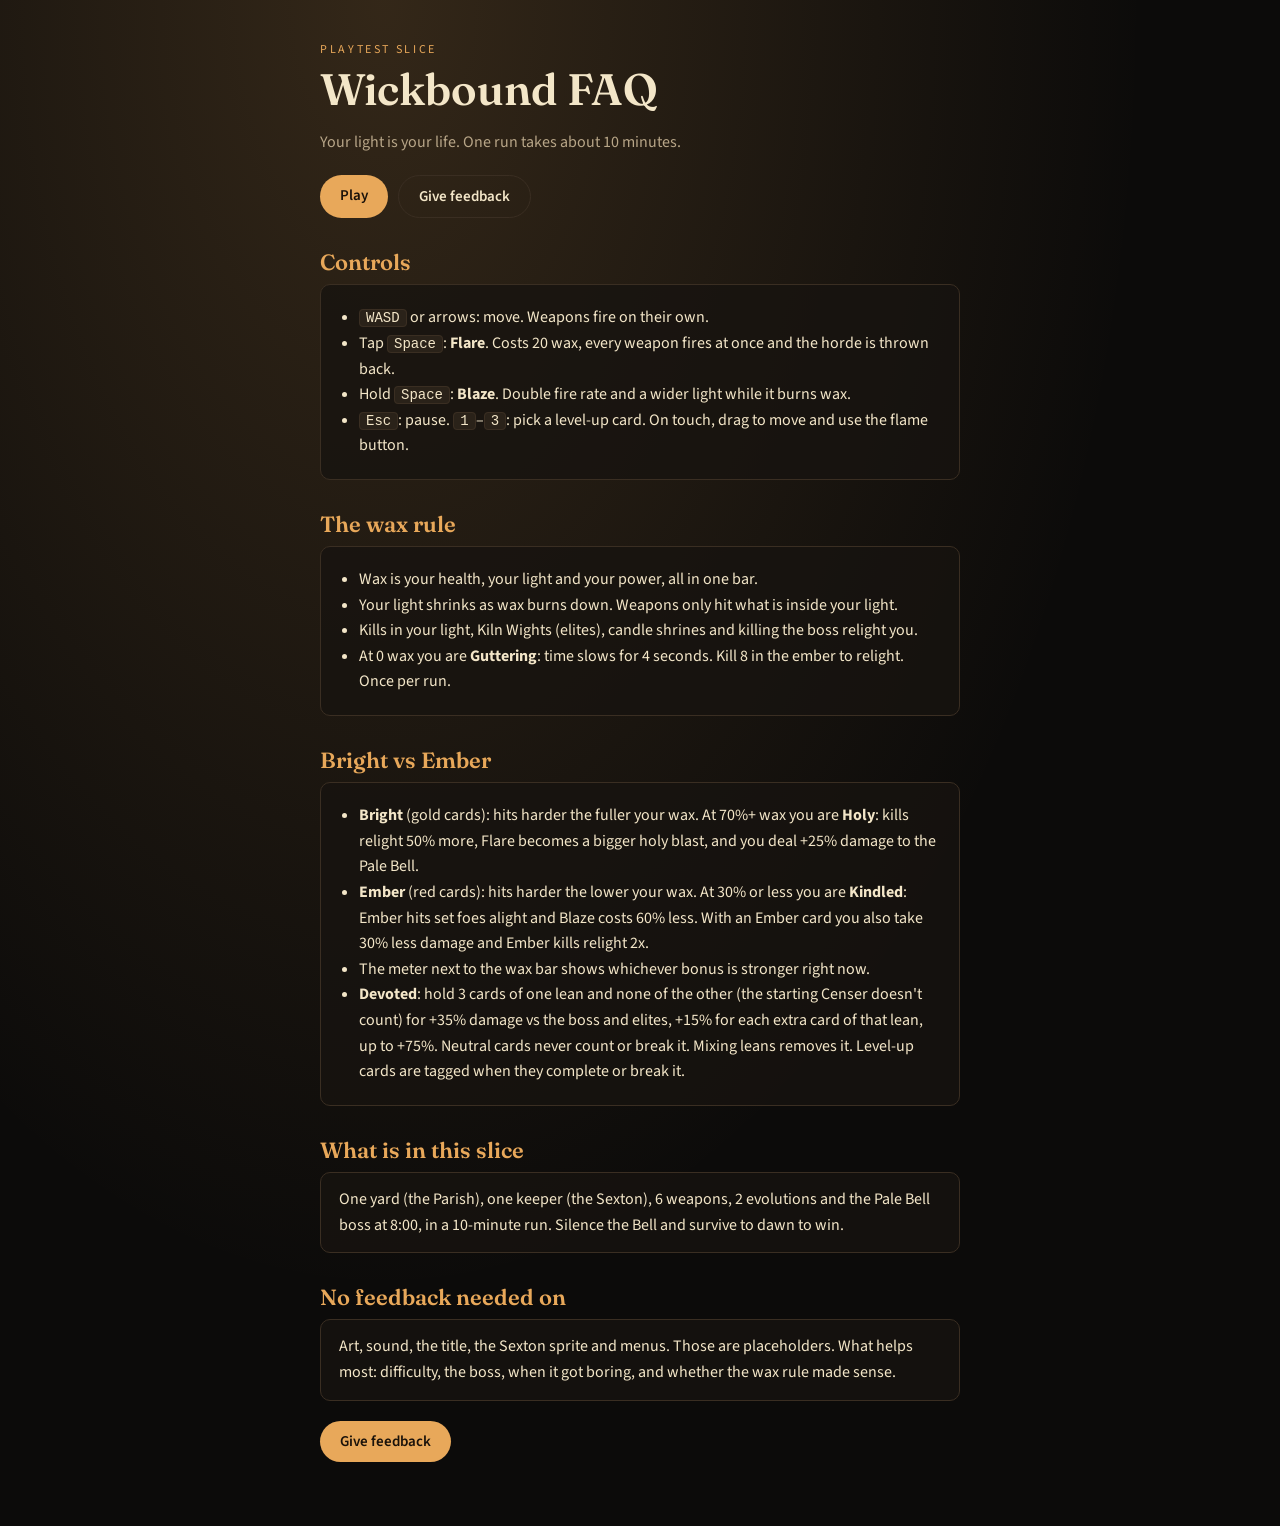
==== faq.html @ b5dcc3b5 "Deploy playtest slice 1274fd4" ====
<!doctype html>
<html lang="en">
<head>
<meta charset="utf-8" /><meta name="viewport" content="width=device-width, initial-scale=1" />
<title>Wickbound playtest: FAQ</title>
<link rel="icon" type="image/svg+xml" href="./favicon.svg" />
<link rel="stylesheet" href="./site.css" />
</head>
<body><main>
<p class="kicker">Playtest slice</p>
<h1>Wickbound FAQ</h1>
<p class="muted">Your light is your life. One run takes about 10 minutes.</p>
<div class="nav"><a class="btn" href="./">Play</a><a class="btn ghost" href="./feedback.html">Give feedback</a></div>

<h2>Controls</h2>
<div class="card"><ul>
<li><kbd>WASD</kbd> or arrows: move. Weapons fire on their own.</li>
<li>Tap <kbd>Space</kbd>: <b>Flare</b>. Costs 20 wax, every weapon fires at once and the horde is thrown back.</li>
<li>Hold <kbd>Space</kbd>: <b>Blaze</b>. Double fire rate and a wider light while it burns wax.</li>
<li><kbd>Esc</kbd>: pause. <kbd>1</kbd>–<kbd>3</kbd>: pick a level-up card. On touch, drag to move and use the flame button.</li>
</ul></div>

<h2>The wax rule</h2>
<div class="card"><ul>
<li>Wax is your health, your light and your power, all in one bar.</li>
<li>Your light shrinks as wax burns down. Weapons only hit what is inside your light.</li>
<li>Kills in your light, Kiln Wights (elites), candle shrines and killing the boss relight you.</li>
<li>At 0 wax you are <b>Guttering</b>: time slows for 4 seconds. Kill 8 in the ember to relight. Once per run.</li>
</ul></div>

<h2>Bright vs Ember</h2>
<div class="card"><ul>
<li><b>Bright</b> (gold cards): hits harder the fuller your wax. At 70%+ wax you are <b>Holy</b>: kills relight 50% more, Flare becomes a bigger holy blast, and you deal +25% damage to the Pale Bell.</li>
<li><b>Ember</b> (red cards): hits harder the lower your wax. At 30% or less you are <b>Kindled</b>: Ember hits set foes alight and Blaze costs 60% less. With an Ember card you also take 30% less damage and Ember kills relight 2x.</li>
<li>The meter next to the wax bar shows whichever bonus is stronger right now.</li>
<li><b>Devoted</b>: hold 3 cards of one lean and none of the other (the starting Censer doesn't count) for +35% damage vs the boss and elites, +15% for each extra card of that lean, up to +75%. Neutral cards never count or break it. Mixing leans removes it. Level-up cards are tagged when they complete or break it.</li>
</ul></div>

<h2>What is in this slice</h2>
<div class="card"><p style="margin:0">One yard (the Parish), one keeper (the Sexton), 6 weapons, 2 evolutions and the Pale Bell boss at 8:00, in a 10-minute run. Silence the Bell and survive to dawn to win.</p></div>

<h2>No feedback needed on</h2>
<div class="card"><p style="margin:0">Art, sound, the title, the Sexton sprite and menus. Those are placeholders. What helps most: difficulty, the boss, when it got boring, and whether the wax rule made sense.</p></div>

<div class="nav"><a class="btn" href="./feedback.html">Give feedback</a></div>
</main></body>
</html>
---- site.css ----
@import url("https://fonts.googleapis.com/css2?family=Fraunces:opsz,wght@9..144,500;9..144,600&family=Source+Sans+3:wght@400;500;600&display=swap");
:root { --bg: #0c0b0a; --surface: #17130f; --border: #3a2e22; --fg: #f3e6c8; --muted: #b8a688; --wick: #e8a85a; }
* { box-sizing: border-box; }
body { margin: 0; background: radial-gradient(ellipse at 30% 0%, rgba(232,168,90,0.18), transparent 60%), var(--bg); color: var(--fg); font: 16px/1.6 "Source Sans 3", system-ui, sans-serif; }
main { max-width: 680px; margin: 0 auto; padding: 40px 20px 64px; }
h1, h2 { font-family: Fraunces, Georgia, serif; font-weight: 600; line-height: 1.1; }
h1 { font-size: 44px; margin: 6px 0 8px; }
h2 { font-size: 22px; margin: 32px 0 8px; color: var(--wick); }
.kicker { text-transform: uppercase; letter-spacing: 0.22em; font-size: 12px; color: var(--wick); margin: 0; }
a { color: var(--wick); }
.card { background: rgba(23,19,15,0.8); border: 1px solid var(--border); border-radius: 10px; padding: 14px 18px; margin: 10px 0; }
ul { padding-left: 20px; margin: 6px 0; }
kbd { background: #2a2219; border: 1px solid var(--border); border-radius: 4px; padding: 0 6px; font-size: 14px; }
.muted { color: var(--muted); }
.nav { display: flex; gap: 10px; flex-wrap: wrap; margin-top: 20px; }
.btn { display: inline-block; background: var(--wick); color: #1a120a; border: 0; border-radius: 999px; padding: 10px 20px; font: 600 15px "Source Sans 3", sans-serif; text-decoration: none; cursor: pointer; }
.btn.ghost { background: transparent; color: var(--fg); border: 1px solid var(--border); }
label { display: block; font-weight: 600; margin: 18px 0 6px; }
input, textarea { width: 100%; background: #120f0c; color: var(--fg); border: 1px solid var(--border); border-radius: 8px; padding: 10px 12px; font: 15px "Source Sans 3", sans-serif; }
textarea { min-height: 90px; }
input:focus, textarea:focus { outline: 2px solid var(--wick); border-color: transparent; }
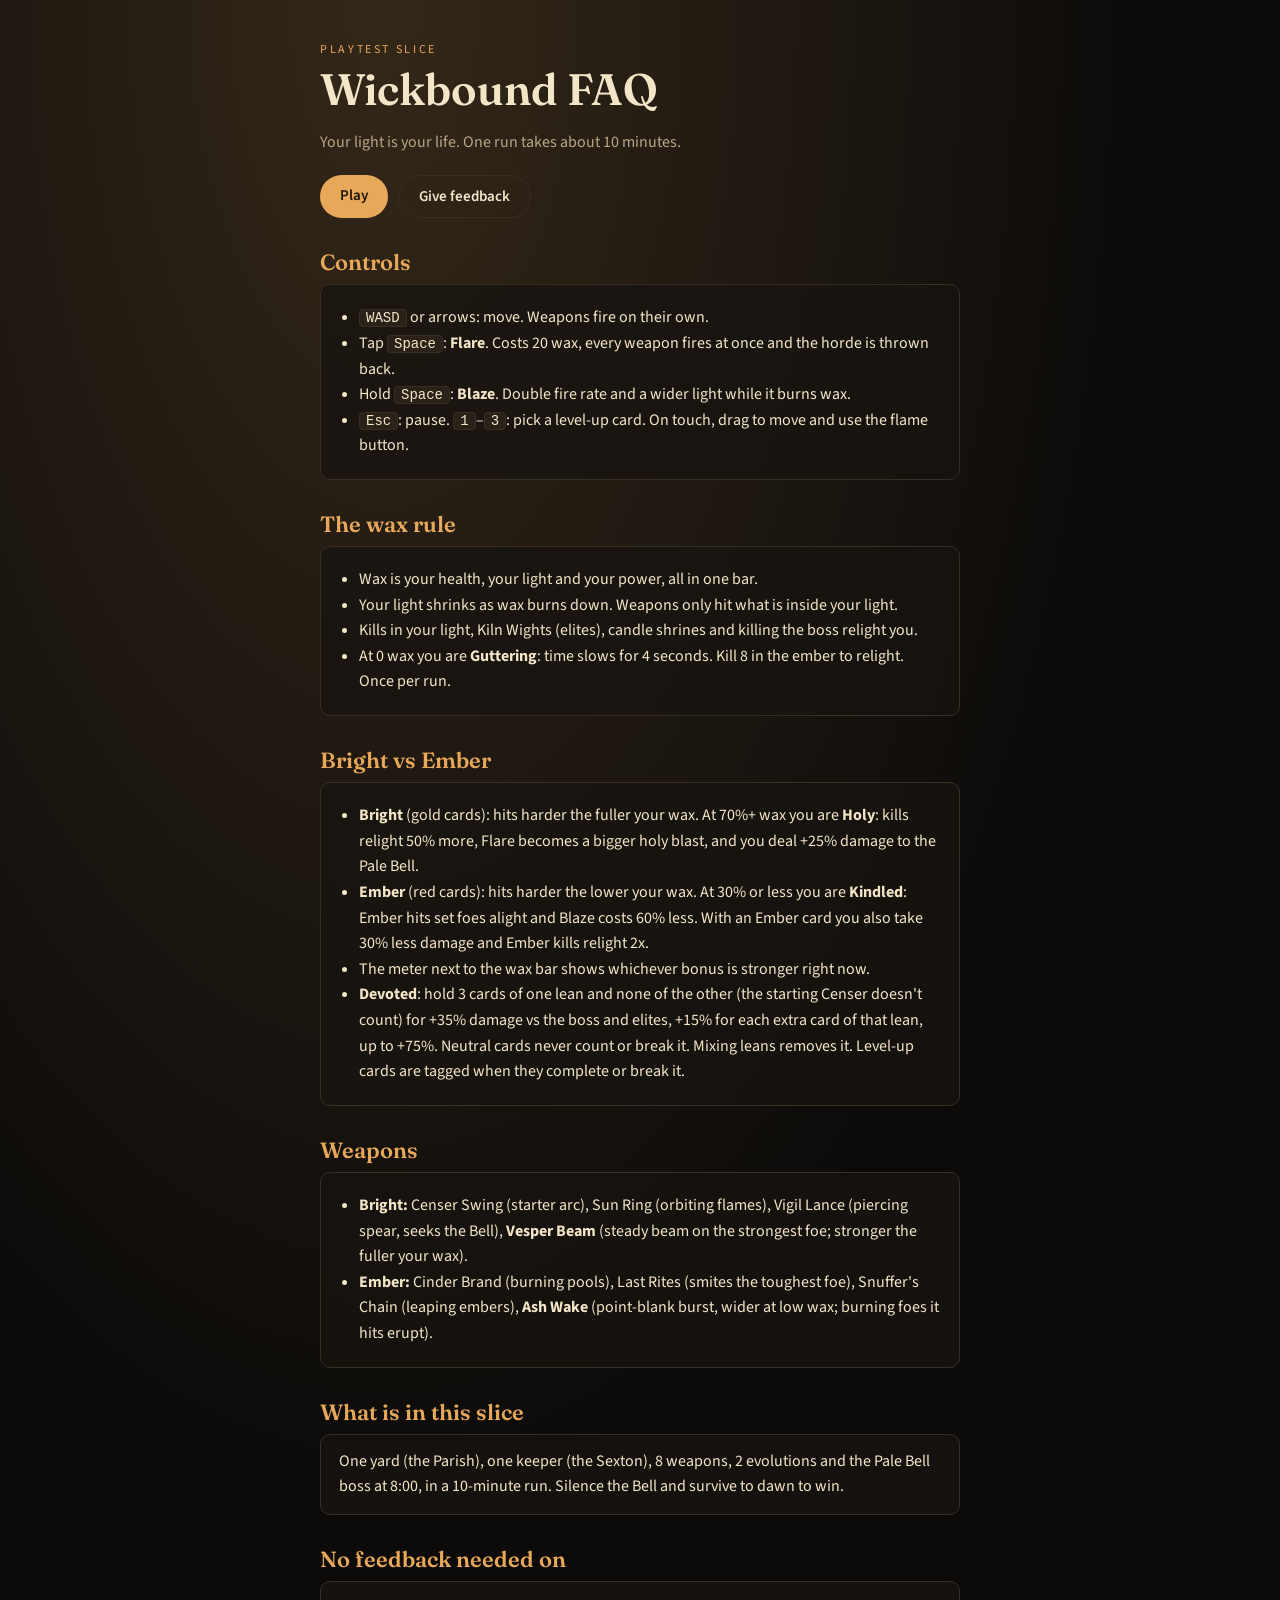
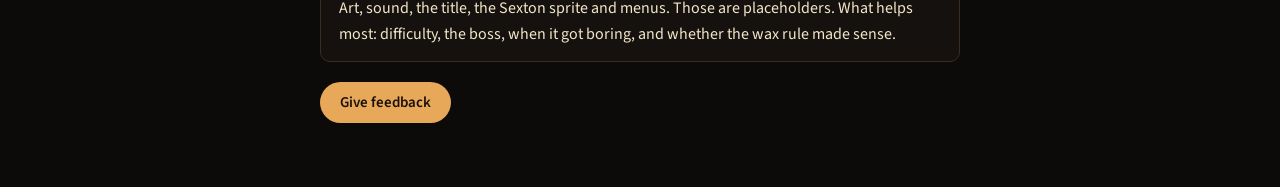
==== commit 55ec74c0: "Deploy playtest slice 4d37939" ====
--- a/faq.html
+++ b/faq.html
@@ -36,8 +36,14 @@
 <li><b>Devoted</b>: hold 3 cards of one lean and none of the other (the starting Censer doesn't count) for +35% damage vs the boss and elites, +15% for each extra card of that lean, up to +75%. Neutral cards never count or break it. Mixing leans removes it. Level-up cards are tagged when they complete or break it.</li>
 </ul></div>
 
+<h2>Weapons</h2>
+<div class="card"><ul>
+<li><b>Bright:</b> Censer Swing (starter arc), Sun Ring (orbiting flames), Vigil Lance (piercing spear, seeks the Bell), <b>Vesper Beam</b> (steady beam on the strongest foe; stronger the fuller your wax).</li>
+<li><b>Ember:</b> Cinder Brand (burning pools), Last Rites (smites the toughest foe), Snuffer's Chain (leaping embers), <b>Ash Wake</b> (point-blank burst, wider at low wax; burning foes it hits erupt).</li>
+</ul></div>
+
 <h2>What is in this slice</h2>
-<div class="card"><p style="margin:0">One yard (the Parish), one keeper (the Sexton), 6 weapons, 2 evolutions and the Pale Bell boss at 8:00, in a 10-minute run. Silence the Bell and survive to dawn to win.</p></div>
+<div class="card"><p style="margin:0">One yard (the Parish), one keeper (the Sexton), 8 weapons, 2 evolutions and the Pale Bell boss at 8:00, in a 10-minute run. Silence the Bell and survive to dawn to win.</p></div>
 
 <h2>No feedback needed on</h2>
 <div class="card"><p style="margin:0">Art, sound, the title, the Sexton sprite and menus. Those are placeholders. What helps most: difficulty, the boss, when it got boring, and whether the wax rule made sense.</p></div>
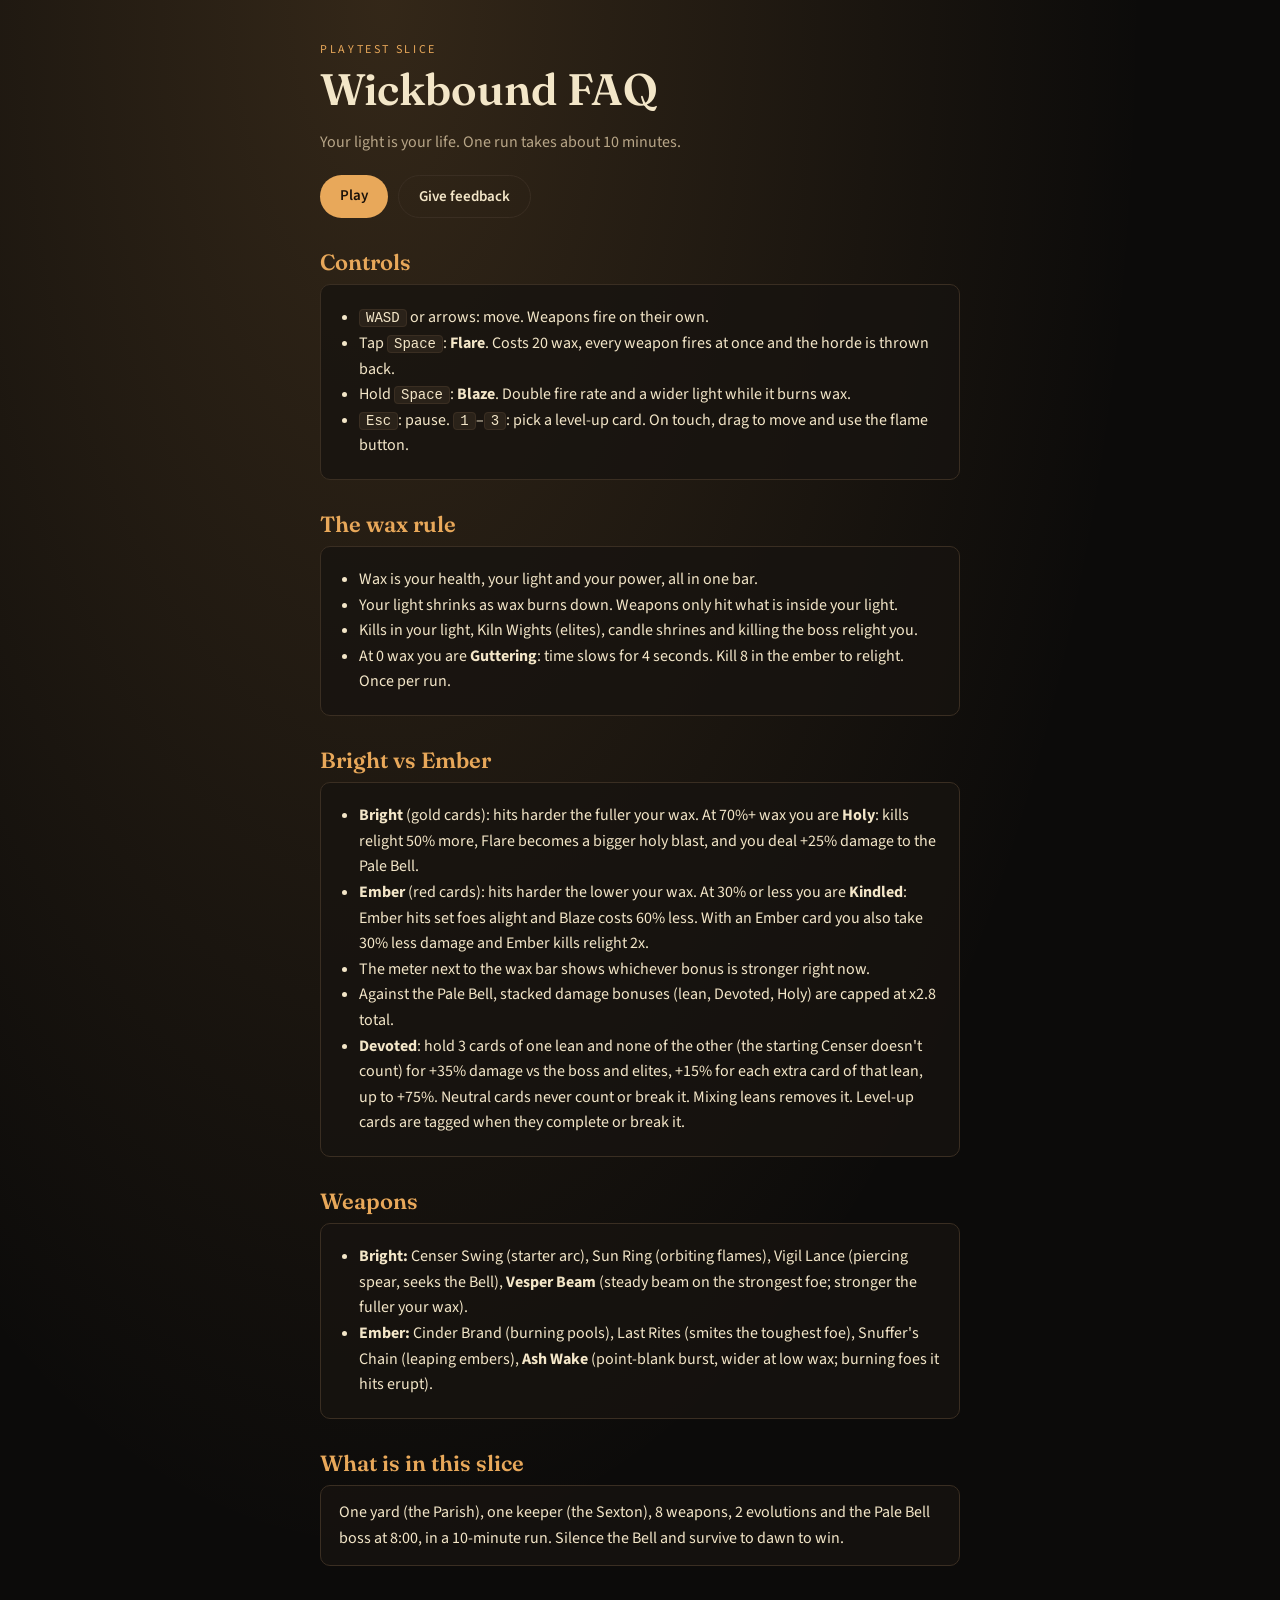
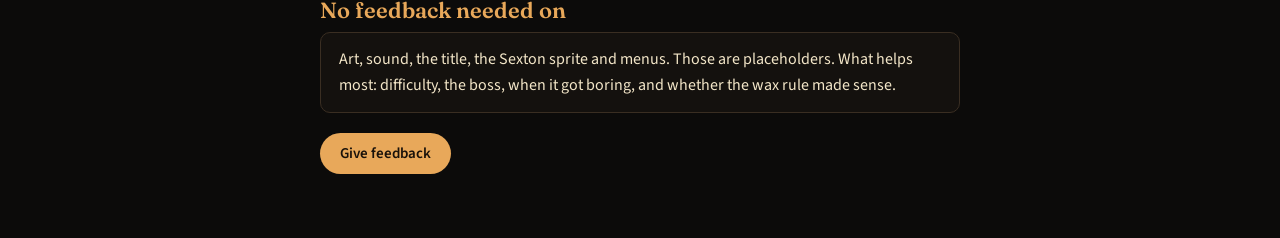
==== commit b3941eaa: "Deploy playtest slice 7cbfec2" ====
--- a/faq.html
+++ b/faq.html
@@ -33,6 +33,7 @@
 <li><b>Bright</b> (gold cards): hits harder the fuller your wax. At 70%+ wax you are <b>Holy</b>: kills relight 50% more, Flare becomes a bigger holy blast, and you deal +25% damage to the Pale Bell.</li>
 <li><b>Ember</b> (red cards): hits harder the lower your wax. At 30% or less you are <b>Kindled</b>: Ember hits set foes alight and Blaze costs 60% less. With an Ember card you also take 30% less damage and Ember kills relight 2x.</li>
 <li>The meter next to the wax bar shows whichever bonus is stronger right now.</li>
+<li>Against the Pale Bell, stacked damage bonuses (lean, Devoted, Holy) are capped at x2.8 total.</li>
 <li><b>Devoted</b>: hold 3 cards of one lean and none of the other (the starting Censer doesn't count) for +35% damage vs the boss and elites, +15% for each extra card of that lean, up to +75%. Neutral cards never count or break it. Mixing leans removes it. Level-up cards are tagged when they complete or break it.</li>
 </ul></div>
 
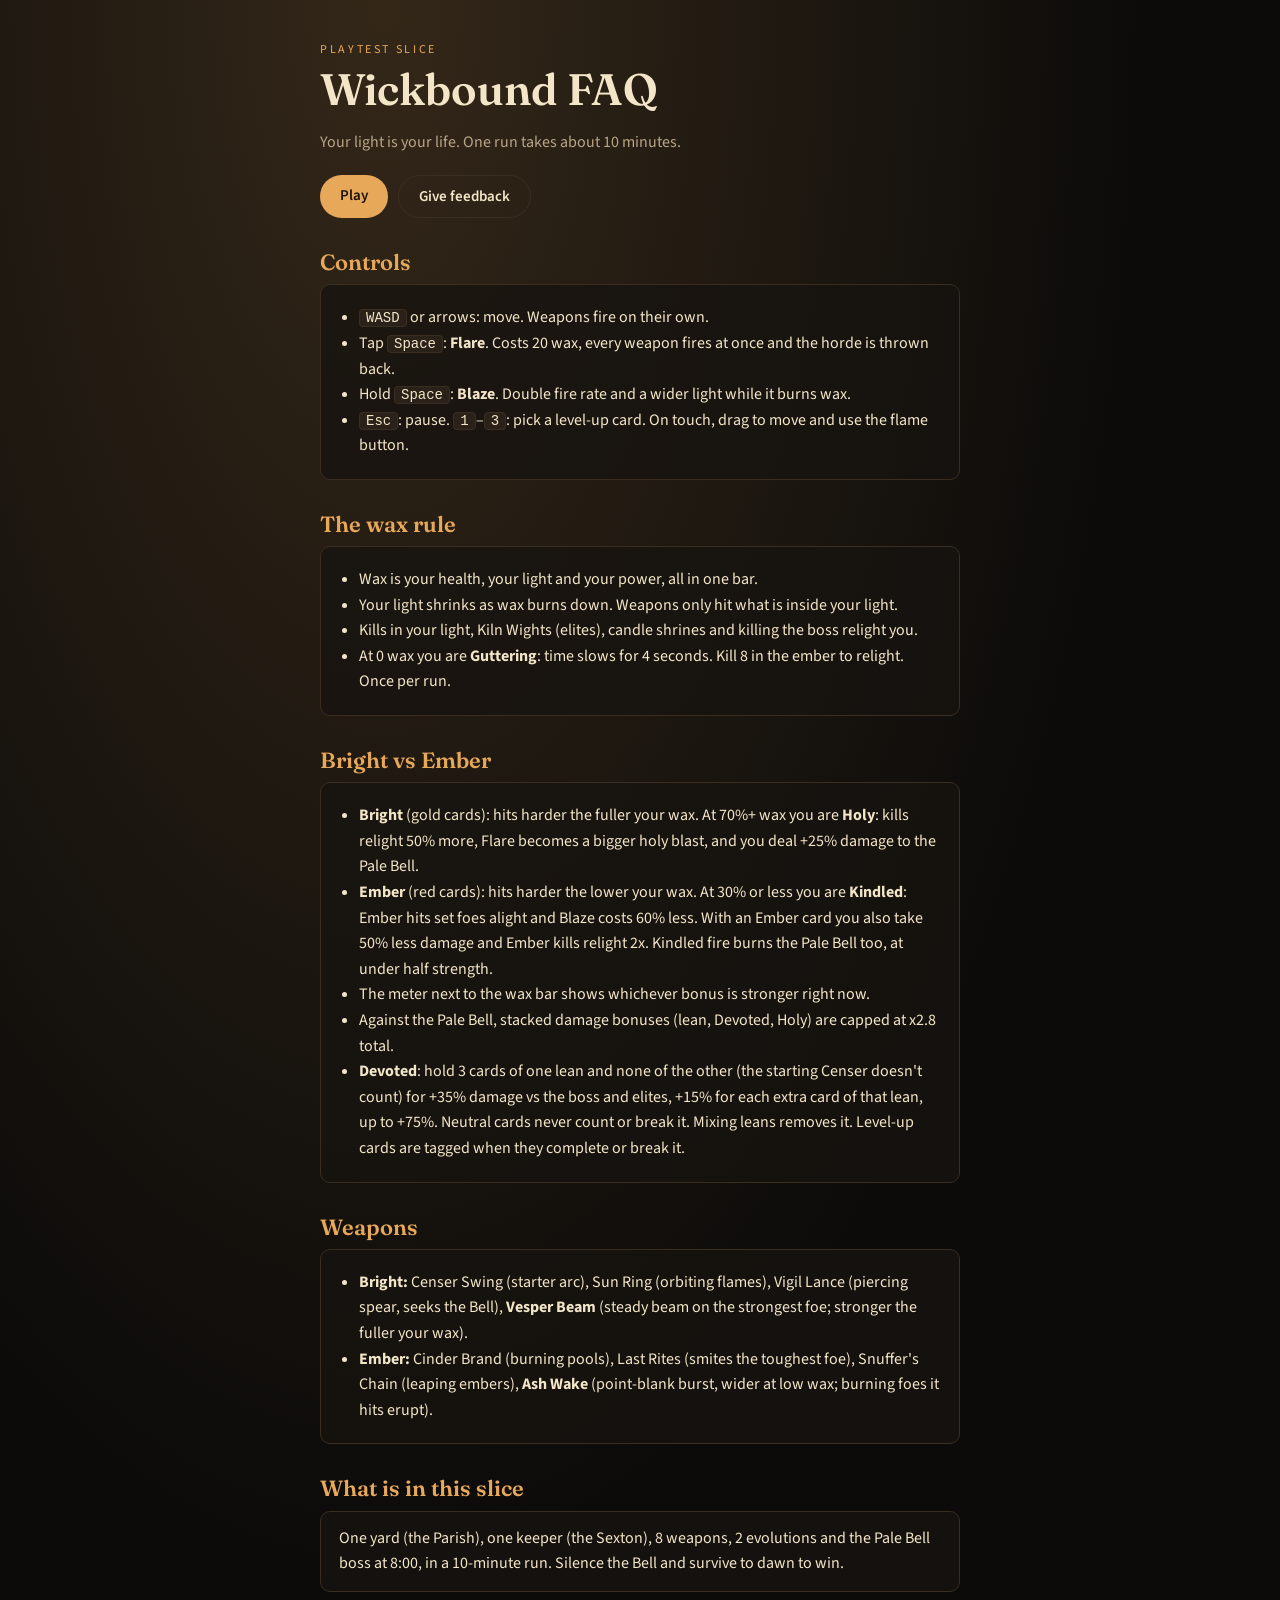
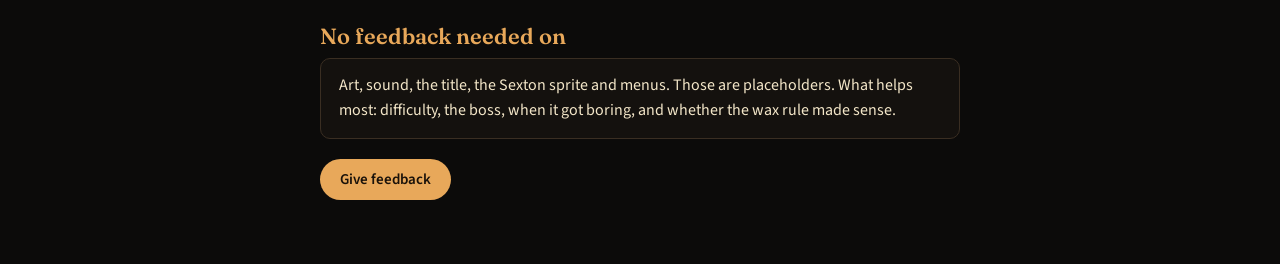
==== commit 4e1c59d1: "Deploy playtest slice 4c6ab04" ====
--- a/faq.html
+++ b/faq.html
@@ -31,7 +31,7 @@
 <h2>Bright vs Ember</h2>
 <div class="card"><ul>
 <li><b>Bright</b> (gold cards): hits harder the fuller your wax. At 70%+ wax you are <b>Holy</b>: kills relight 50% more, Flare becomes a bigger holy blast, and you deal +25% damage to the Pale Bell.</li>
-<li><b>Ember</b> (red cards): hits harder the lower your wax. At 30% or less you are <b>Kindled</b>: Ember hits set foes alight and Blaze costs 60% less. With an Ember card you also take 30% less damage and Ember kills relight 2x.</li>
+<li><b>Ember</b> (red cards): hits harder the lower your wax. At 30% or less you are <b>Kindled</b>: Ember hits set foes alight and Blaze costs 60% less. With an Ember card you also take 50% less damage and Ember kills relight 2x. Kindled fire burns the Pale Bell too, at under half strength.</li>
 <li>The meter next to the wax bar shows whichever bonus is stronger right now.</li>
 <li>Against the Pale Bell, stacked damage bonuses (lean, Devoted, Holy) are capped at x2.8 total.</li>
 <li><b>Devoted</b>: hold 3 cards of one lean and none of the other (the starting Censer doesn't count) for +35% damage vs the boss and elites, +15% for each extra card of that lean, up to +75%. Neutral cards never count or break it. Mixing leans removes it. Level-up cards are tagged when they complete or break it.</li>
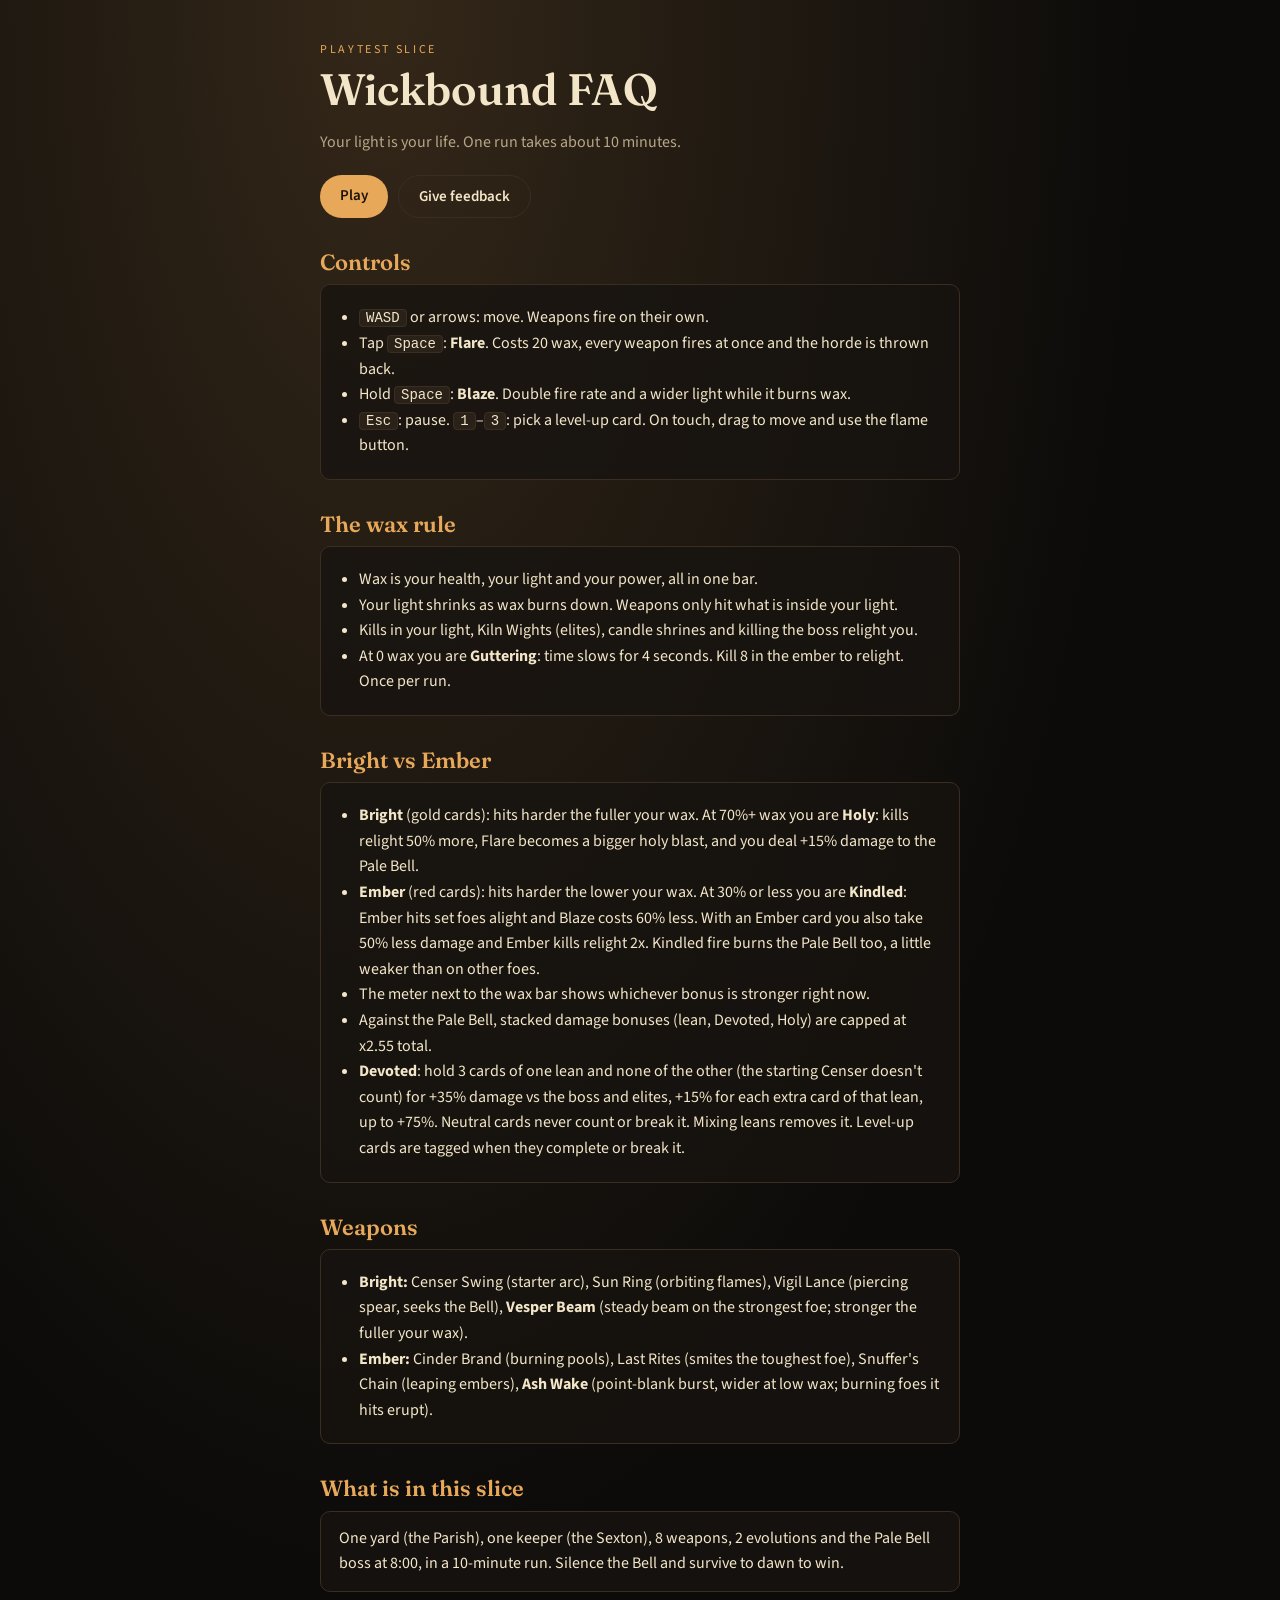
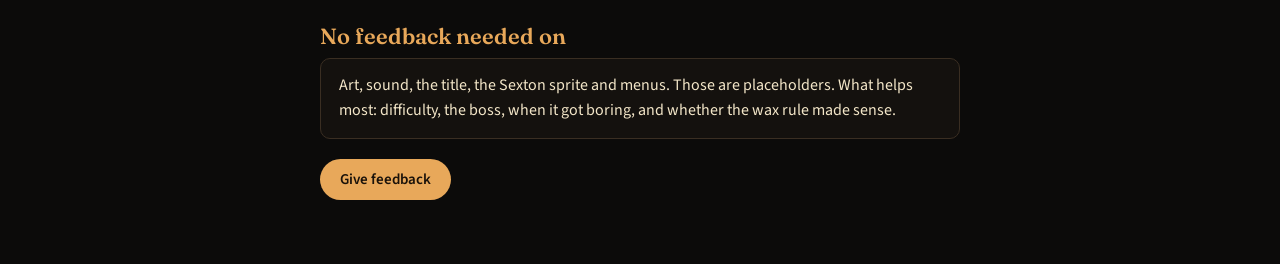
==== commit ea74fec1: "Deploy playtest slice 7f96088" ====
--- a/faq.html
+++ b/faq.html
@@ -30,10 +30,10 @@
 
 <h2>Bright vs Ember</h2>
 <div class="card"><ul>
-<li><b>Bright</b> (gold cards): hits harder the fuller your wax. At 70%+ wax you are <b>Holy</b>: kills relight 50% more, Flare becomes a bigger holy blast, and you deal +25% damage to the Pale Bell.</li>
-<li><b>Ember</b> (red cards): hits harder the lower your wax. At 30% or less you are <b>Kindled</b>: Ember hits set foes alight and Blaze costs 60% less. With an Ember card you also take 50% less damage and Ember kills relight 2x. Kindled fire burns the Pale Bell too, at under half strength.</li>
+<li><b>Bright</b> (gold cards): hits harder the fuller your wax. At 70%+ wax you are <b>Holy</b>: kills relight 50% more, Flare becomes a bigger holy blast, and you deal +15% damage to the Pale Bell.</li>
+<li><b>Ember</b> (red cards): hits harder the lower your wax. At 30% or less you are <b>Kindled</b>: Ember hits set foes alight and Blaze costs 60% less. With an Ember card you also take 50% less damage and Ember kills relight 2x. Kindled fire burns the Pale Bell too, a little weaker than on other foes.</li>
 <li>The meter next to the wax bar shows whichever bonus is stronger right now.</li>
-<li>Against the Pale Bell, stacked damage bonuses (lean, Devoted, Holy) are capped at x2.8 total.</li>
+<li>Against the Pale Bell, stacked damage bonuses (lean, Devoted, Holy) are capped at x2.55 total.</li>
 <li><b>Devoted</b>: hold 3 cards of one lean and none of the other (the starting Censer doesn't count) for +35% damage vs the boss and elites, +15% for each extra card of that lean, up to +75%. Neutral cards never count or break it. Mixing leans removes it. Level-up cards are tagged when they complete or break it.</li>
 </ul></div>
 
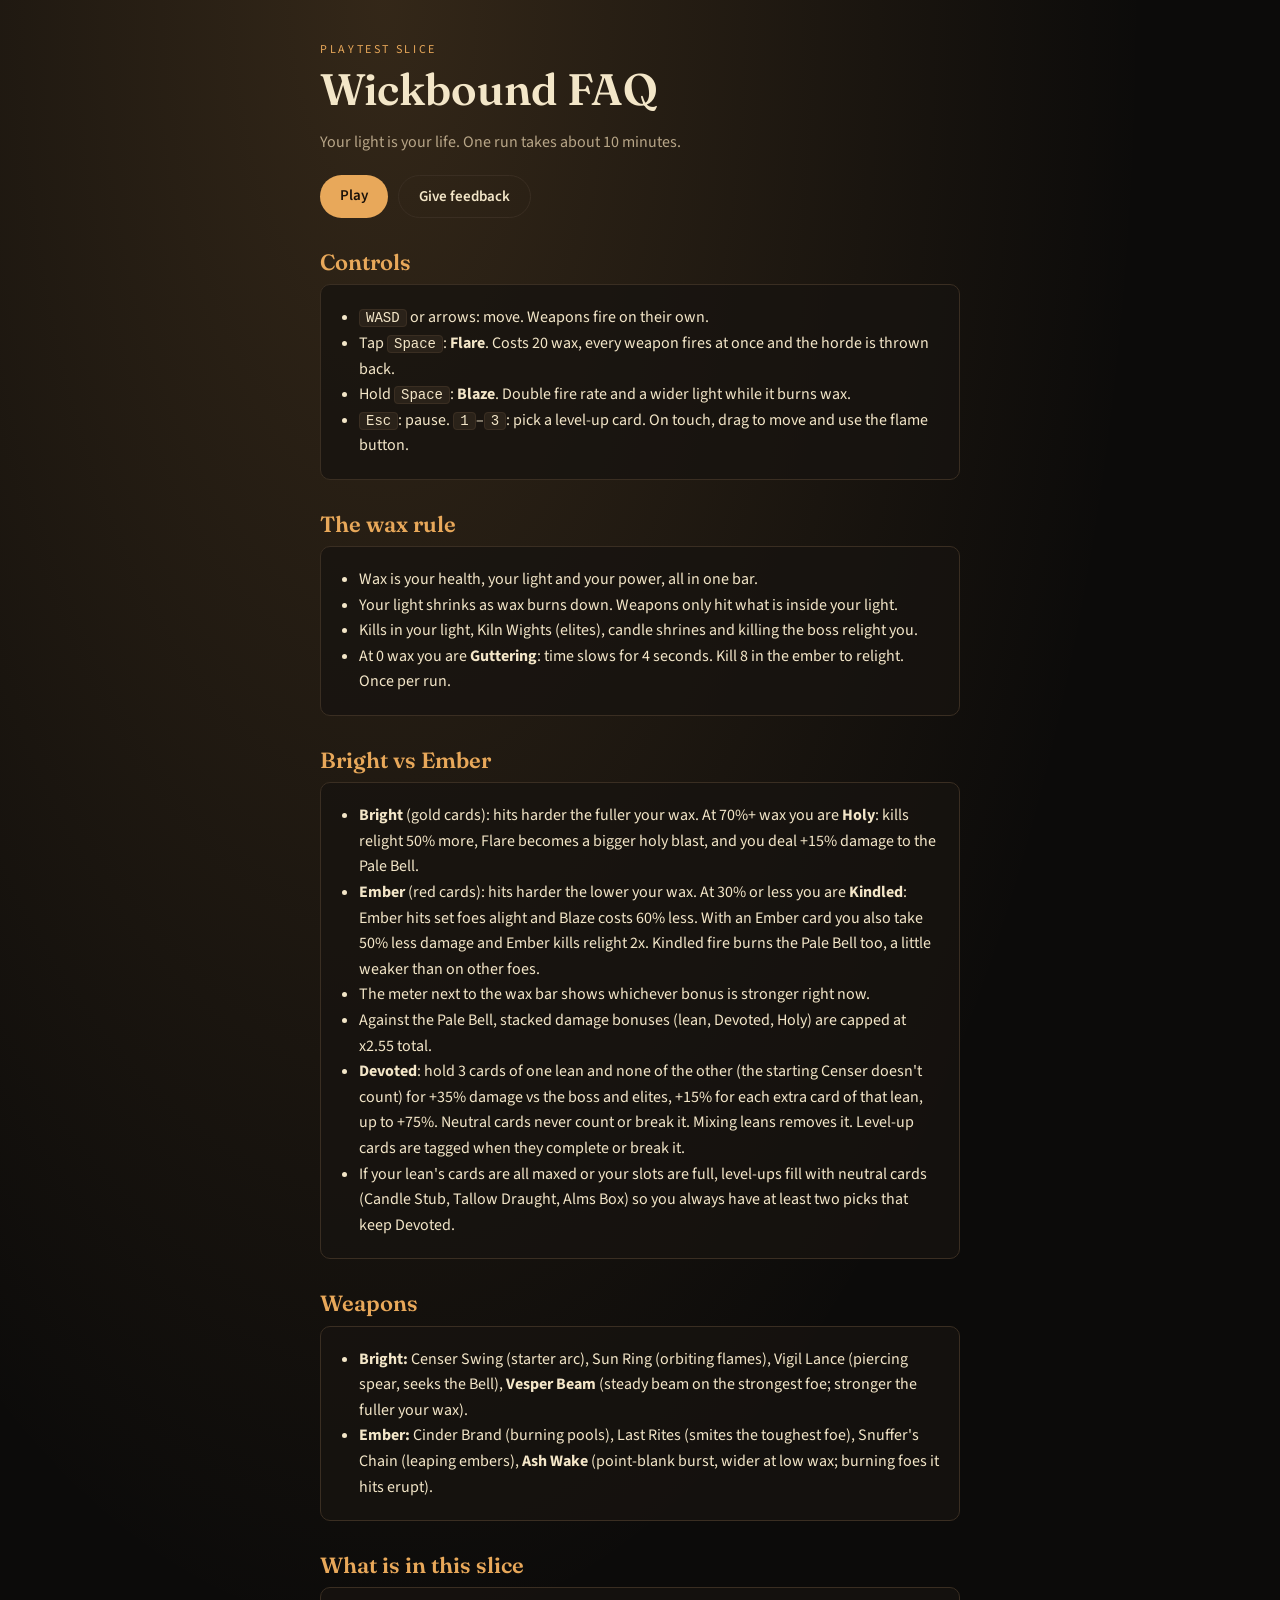
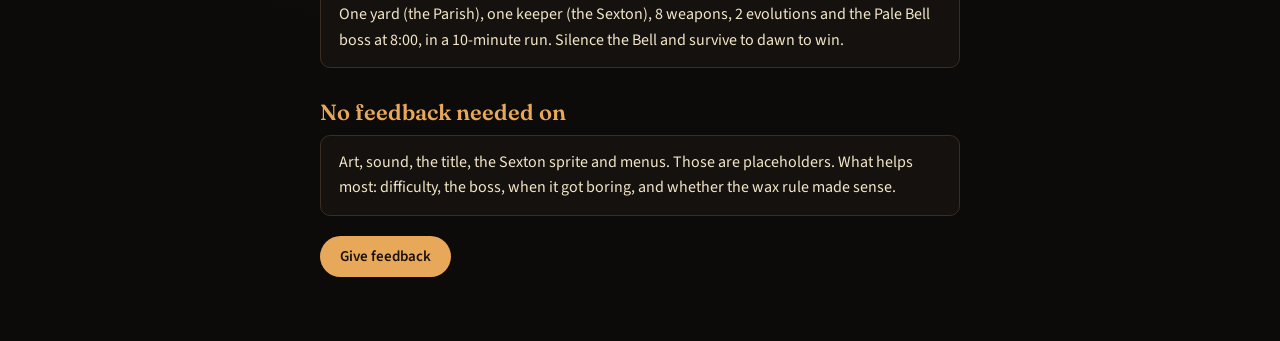
==== commit 946f193d: "Deploy playtest slice 9a61d80" ====
--- a/faq.html
+++ b/faq.html
@@ -35,6 +35,7 @@
 <li>The meter next to the wax bar shows whichever bonus is stronger right now.</li>
 <li>Against the Pale Bell, stacked damage bonuses (lean, Devoted, Holy) are capped at x2.55 total.</li>
 <li><b>Devoted</b>: hold 3 cards of one lean and none of the other (the starting Censer doesn't count) for +35% damage vs the boss and elites, +15% for each extra card of that lean, up to +75%. Neutral cards never count or break it. Mixing leans removes it. Level-up cards are tagged when they complete or break it.</li>
+<li>If your lean's cards are all maxed or your slots are full, level-ups fill with neutral cards (Candle Stub, Tallow Draught, Alms Box) so you always have at least two picks that keep Devoted.</li>
 </ul></div>
 
 <h2>Weapons</h2>
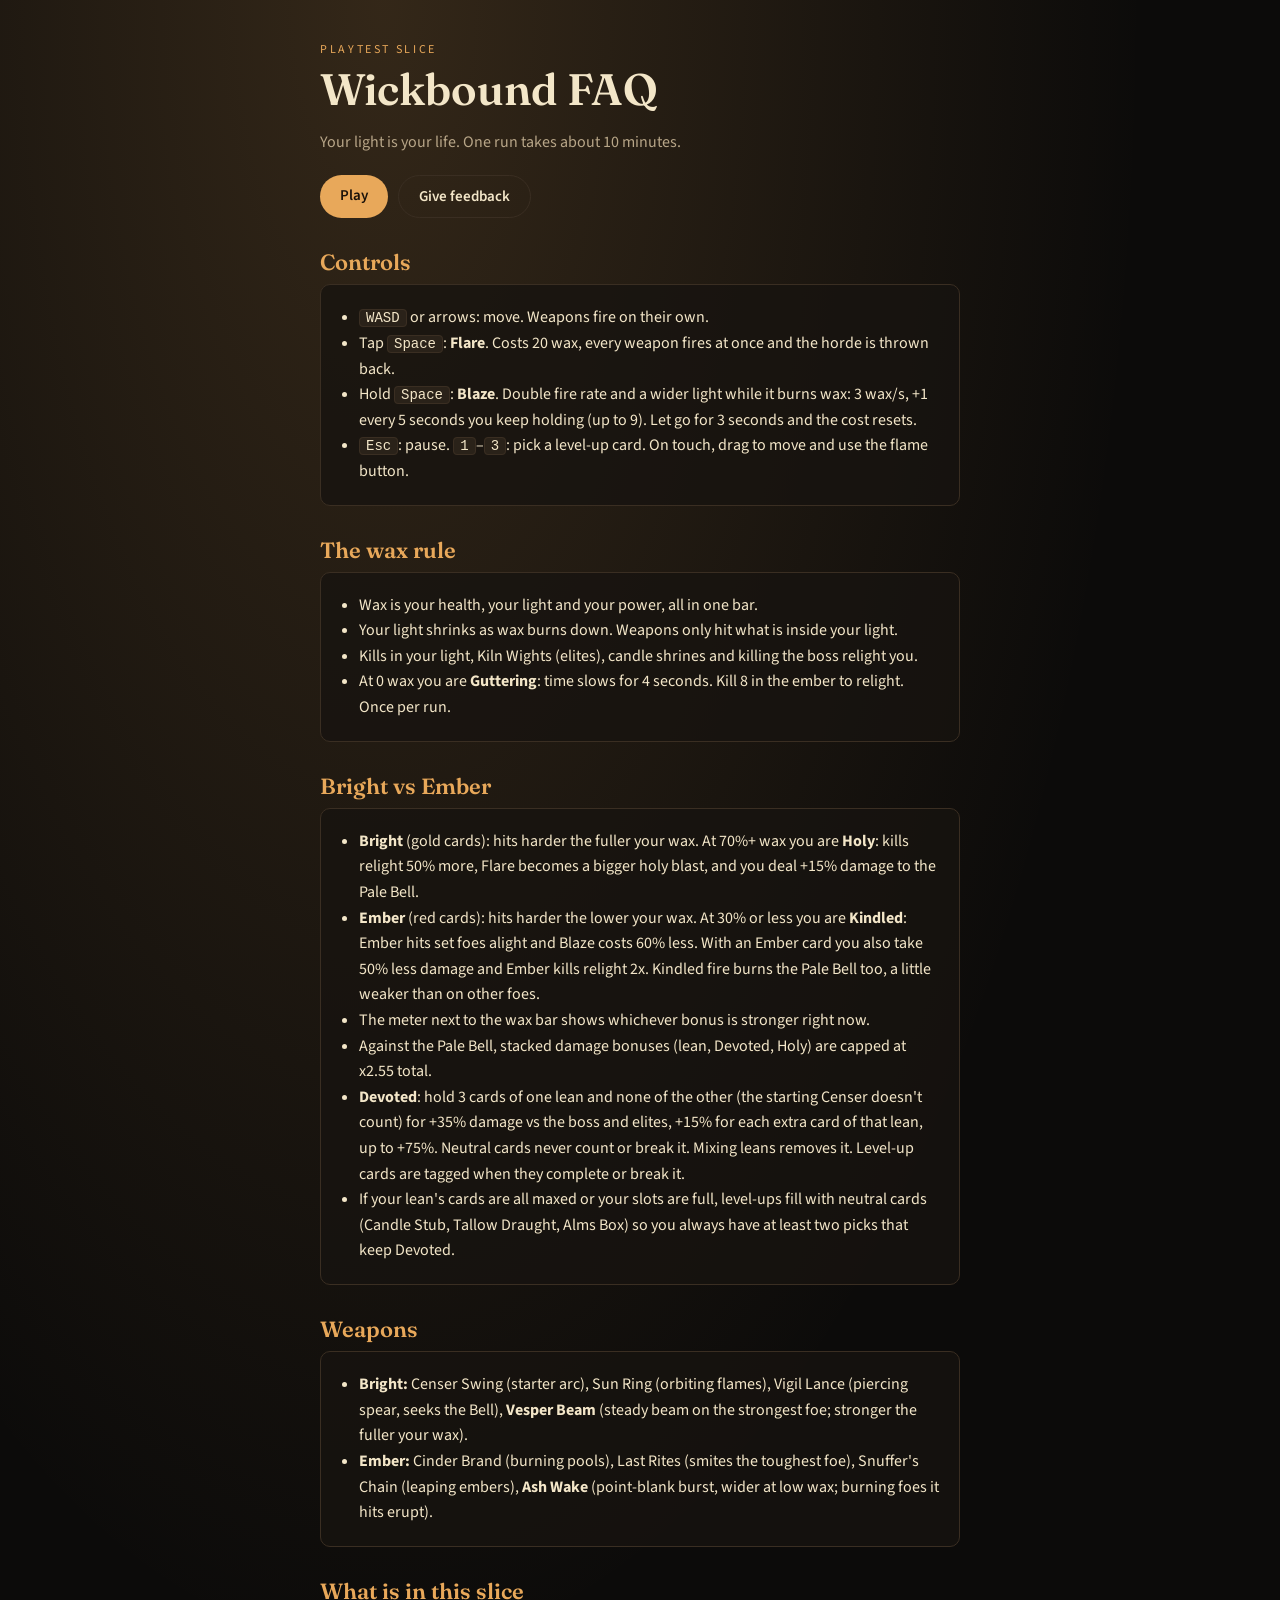
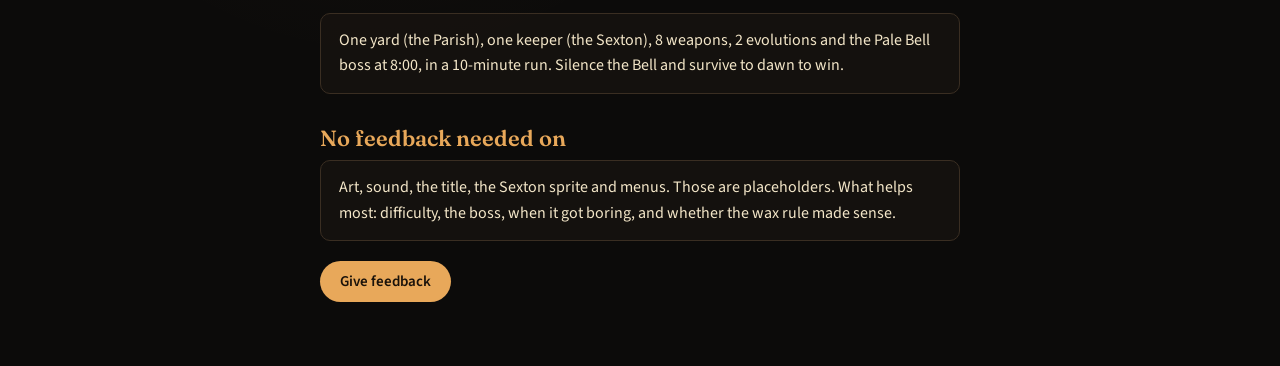
==== commit 9964351a: "Deploy playtest slice 6dca235" ====
--- a/faq.html
+++ b/faq.html
@@ -16,7 +16,7 @@
 <div class="card"><ul>
 <li><kbd>WASD</kbd> or arrows: move. Weapons fire on their own.</li>
 <li>Tap <kbd>Space</kbd>: <b>Flare</b>. Costs 20 wax, every weapon fires at once and the horde is thrown back.</li>
-<li>Hold <kbd>Space</kbd>: <b>Blaze</b>. Double fire rate and a wider light while it burns wax.</li>
+<li>Hold <kbd>Space</kbd>: <b>Blaze</b>. Double fire rate and a wider light while it burns wax: 3 wax/s, +1 every 5 seconds you keep holding (up to 9). Let go for 3 seconds and the cost resets.</li>
 <li><kbd>Esc</kbd>: pause. <kbd>1</kbd>–<kbd>3</kbd>: pick a level-up card. On touch, drag to move and use the flame button.</li>
 </ul></div>
 
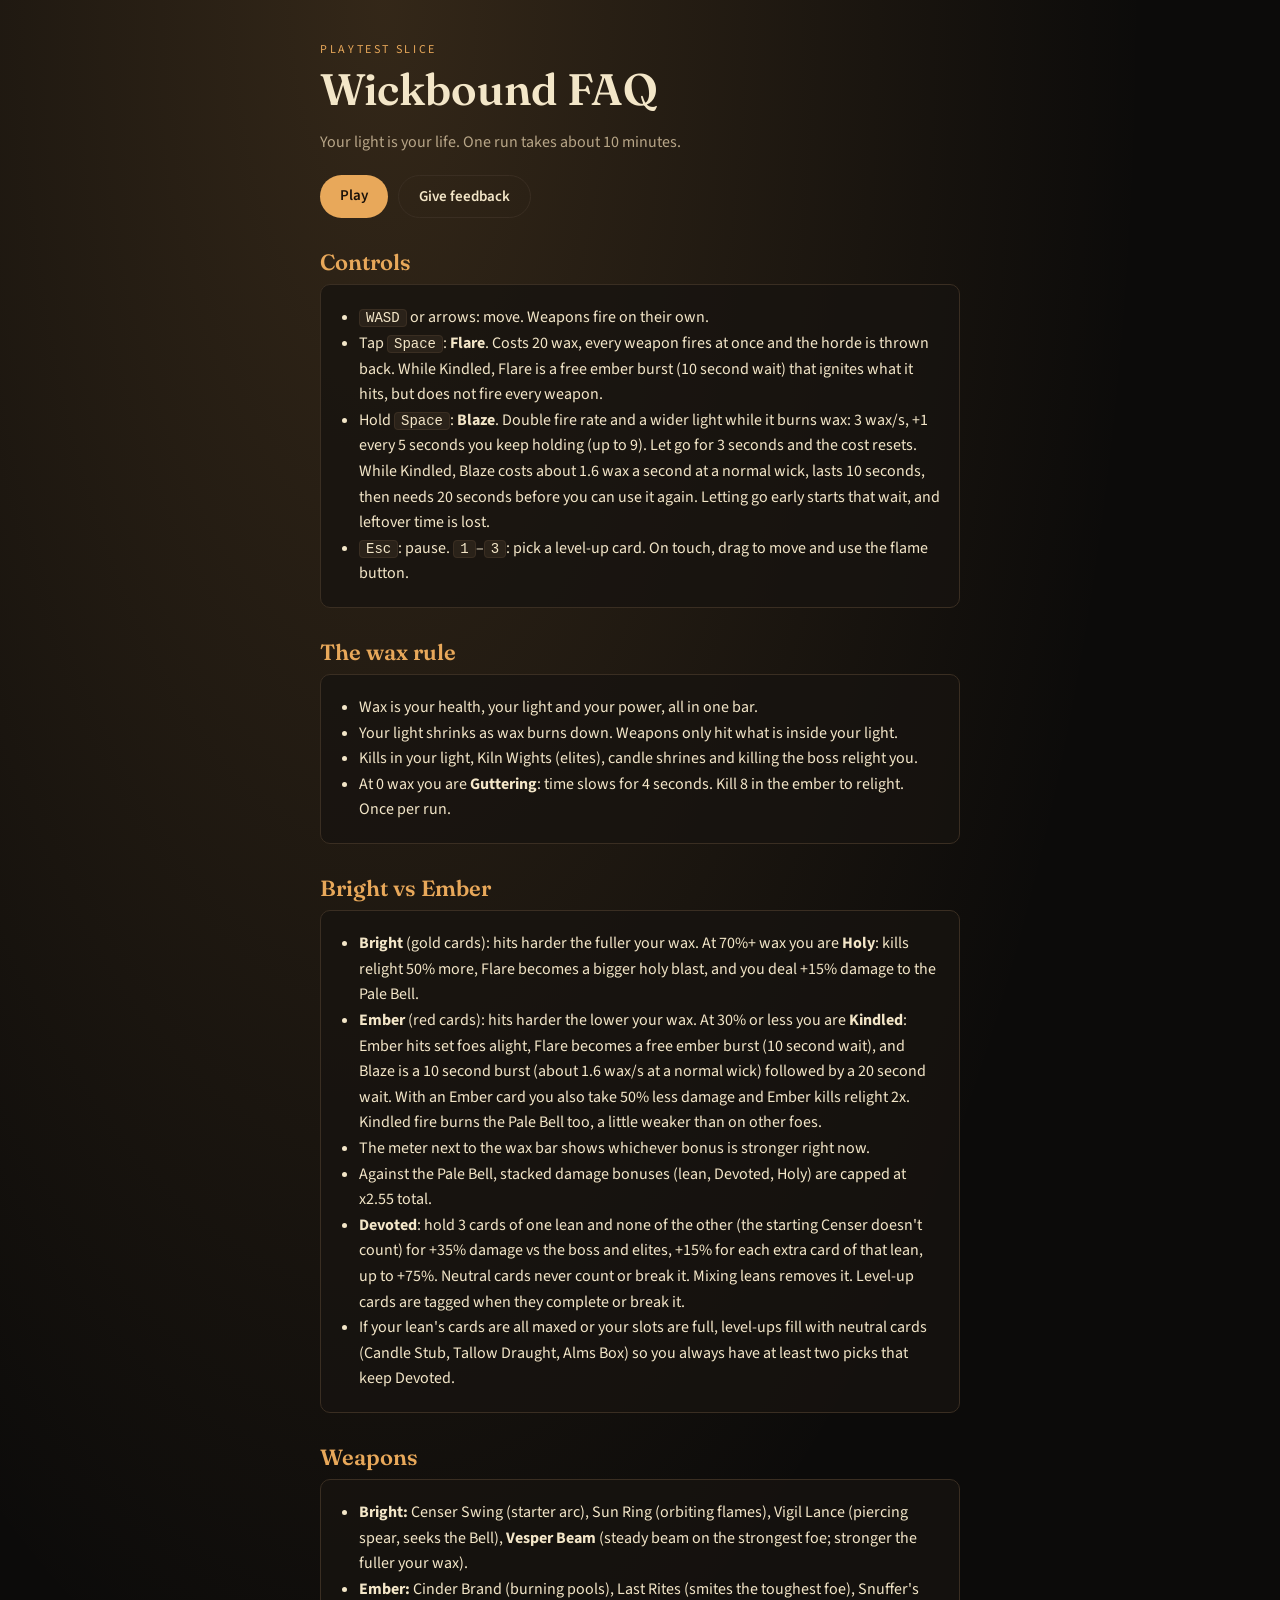
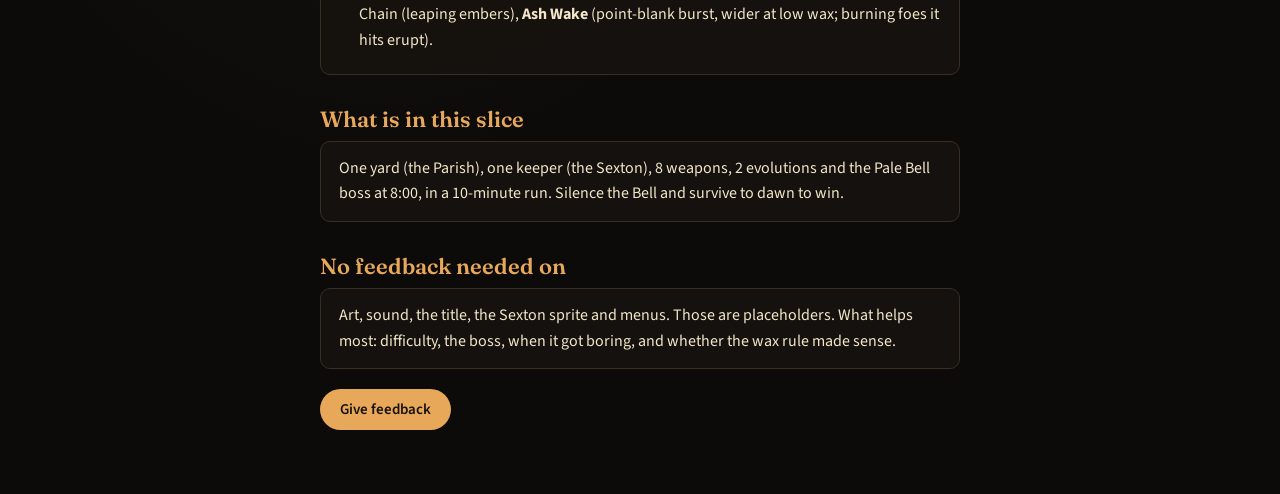
==== commit 427270a8: "Deploy playtest slice 81c06a3" ====
--- a/faq.html
+++ b/faq.html
@@ -15,8 +15,8 @@
 <h2>Controls</h2>
 <div class="card"><ul>
 <li><kbd>WASD</kbd> or arrows: move. Weapons fire on their own.</li>
-<li>Tap <kbd>Space</kbd>: <b>Flare</b>. Costs 20 wax, every weapon fires at once and the horde is thrown back.</li>
-<li>Hold <kbd>Space</kbd>: <b>Blaze</b>. Double fire rate and a wider light while it burns wax: 3 wax/s, +1 every 5 seconds you keep holding (up to 9). Let go for 3 seconds and the cost resets.</li>
+<li>Tap <kbd>Space</kbd>: <b>Flare</b>. Costs 20 wax, every weapon fires at once and the horde is thrown back. While Kindled, Flare is a free ember burst (10 second wait) that ignites what it hits, but does not fire every weapon.</li>
+<li>Hold <kbd>Space</kbd>: <b>Blaze</b>. Double fire rate and a wider light while it burns wax: 3 wax/s, +1 every 5 seconds you keep holding (up to 9). Let go for 3 seconds and the cost resets. While Kindled, Blaze costs about 1.6 wax a second at a normal wick, lasts 10 seconds, then needs 20 seconds before you can use it again. Letting go early starts that wait, and leftover time is lost.</li>
 <li><kbd>Esc</kbd>: pause. <kbd>1</kbd>–<kbd>3</kbd>: pick a level-up card. On touch, drag to move and use the flame button.</li>
 </ul></div>
 
@@ -31,7 +31,7 @@
 <h2>Bright vs Ember</h2>
 <div class="card"><ul>
 <li><b>Bright</b> (gold cards): hits harder the fuller your wax. At 70%+ wax you are <b>Holy</b>: kills relight 50% more, Flare becomes a bigger holy blast, and you deal +15% damage to the Pale Bell.</li>
-<li><b>Ember</b> (red cards): hits harder the lower your wax. At 30% or less you are <b>Kindled</b>: Ember hits set foes alight and Blaze costs 60% less. With an Ember card you also take 50% less damage and Ember kills relight 2x. Kindled fire burns the Pale Bell too, a little weaker than on other foes.</li>
+<li><b>Ember</b> (red cards): hits harder the lower your wax. At 30% or less you are <b>Kindled</b>: Ember hits set foes alight, Flare becomes a free ember burst (10 second wait), and Blaze is a 10 second burst (about 1.6 wax/s at a normal wick) followed by a 20 second wait. With an Ember card you also take 50% less damage and Ember kills relight 2x. Kindled fire burns the Pale Bell too, a little weaker than on other foes.</li>
 <li>The meter next to the wax bar shows whichever bonus is stronger right now.</li>
 <li>Against the Pale Bell, stacked damage bonuses (lean, Devoted, Holy) are capped at x2.55 total.</li>
 <li><b>Devoted</b>: hold 3 cards of one lean and none of the other (the starting Censer doesn't count) for +35% damage vs the boss and elites, +15% for each extra card of that lean, up to +75%. Neutral cards never count or break it. Mixing leans removes it. Level-up cards are tagged when they complete or break it.</li>
--- a/site.css
+++ b/site.css
@@ -16,6 +16,6 @@
 .btn { display: inline-block; background: var(--wick); color: #1a120a; border: 0; border-radius: 999px; padding: 10px 20px; font: 600 15px "Source Sans 3", sans-serif; text-decoration: none; cursor: pointer; }
 .btn.ghost { background: transparent; color: var(--fg); border: 1px solid var(--border); }
 label { display: block; font-weight: 600; margin: 18px 0 6px; }
-input, textarea { width: 100%; background: #120f0c; color: var(--fg); border: 1px solid var(--border); border-radius: 8px; padding: 10px 12px; font: 15px "Source Sans 3", sans-serif; }
+input, textarea, select { width: 100%; background: #120f0c; color: var(--fg); border: 1px solid var(--border); border-radius: 8px; padding: 10px 12px; font: 15px "Source Sans 3", sans-serif; }
 textarea { min-height: 90px; }
-input:focus, textarea:focus { outline: 2px solid var(--wick); border-color: transparent; }
+input:focus, textarea:focus, select:focus { outline: 2px solid var(--wick); border-color: transparent; }
